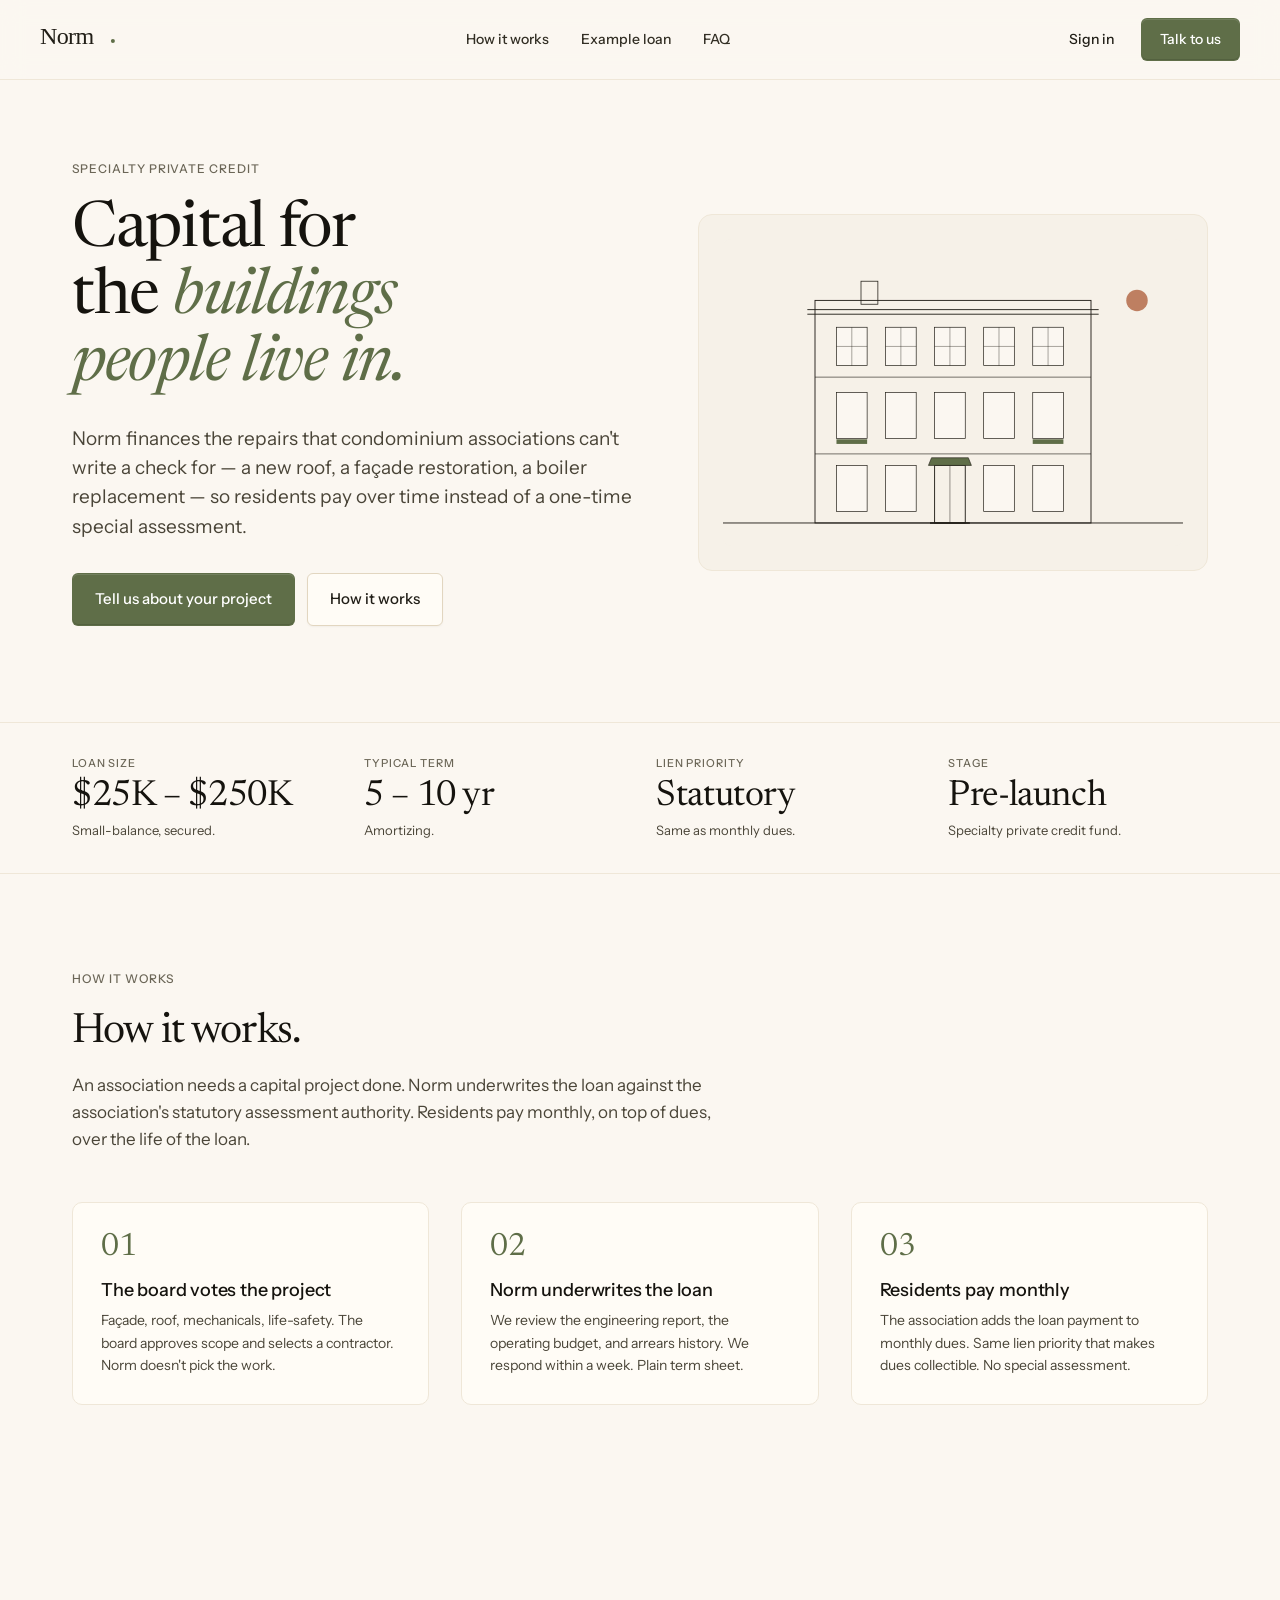
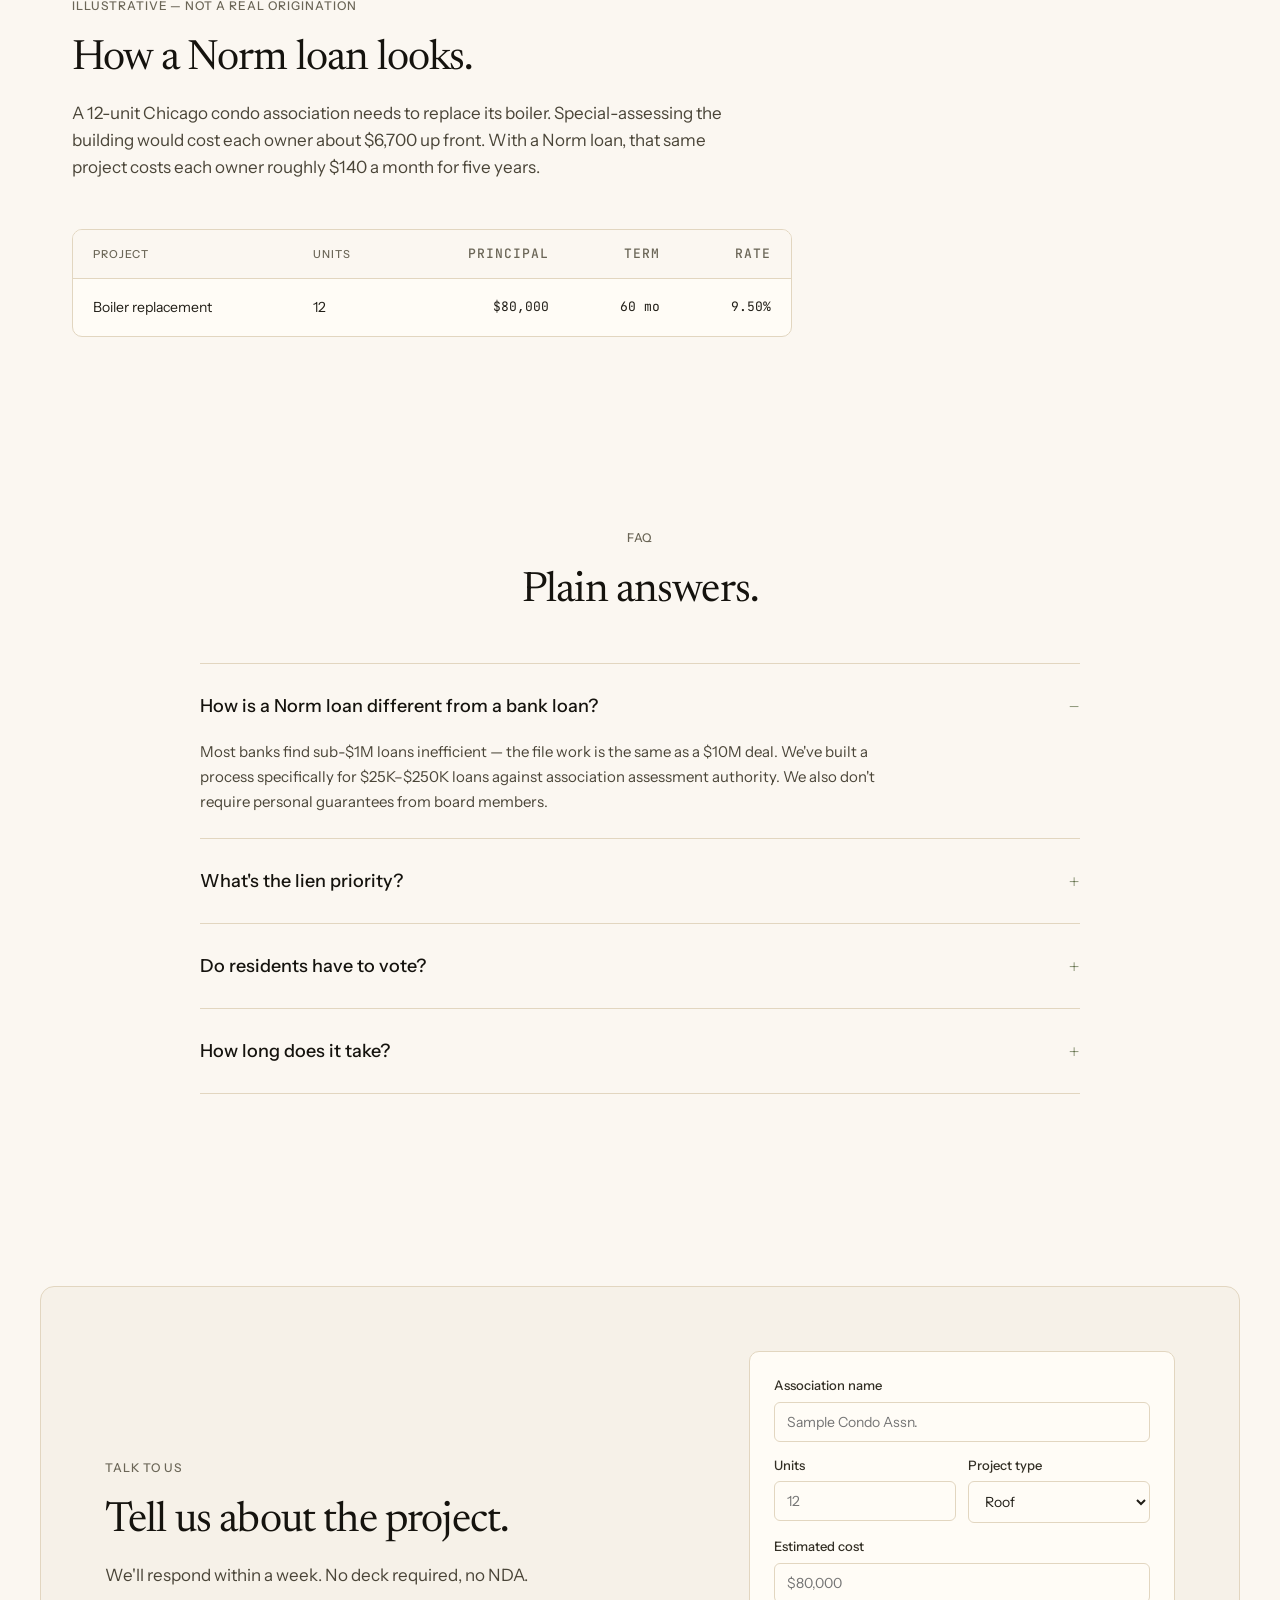
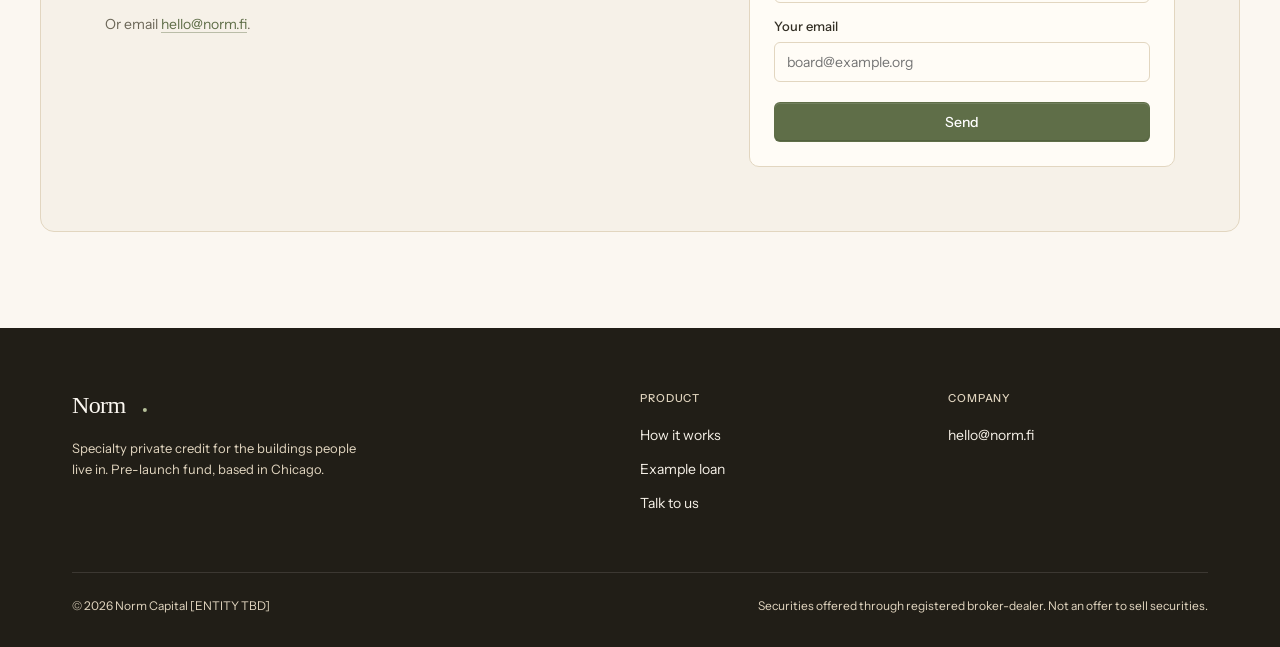
==== index.html @ 62d05d4c "Initial marketing site for norm.fi. Static one-page marketing site for Norm Capital. Source files co" ====
<!doctype html>
<html lang="en">
<head>
<meta charset="utf-8">
<title>Norm — Capital for the buildings people live in.</title>
<meta name="viewport" content="width=device-width, initial-scale=1">
<link rel="stylesheet" href="./colors_and_type.css">
<link rel="icon" href="./assets/logo-mark.svg">
<style>
  * { box-sizing: border-box; }
  body { margin: 0; }

  .container { max-width: 1200px; margin: 0 auto; padding: 0 32px; }

  /* ───── Header ───── */
  .header { position: sticky; top: 0; z-index: 10; background: rgba(251,247,241,0.88); backdrop-filter: blur(12px); border-bottom: 1px solid var(--border-subtle); }
  .header-inner { display: flex; align-items: center; justify-content: space-between; padding: 18px 0; }
  .header nav { display: flex; gap: 32px; align-items: center; }
  .header nav a { color: var(--ink-200); text-decoration: none; font-size: 14px; font-weight: 500; }
  .header nav a:hover { color: var(--ink-400); }
  .header .actions { display: flex; gap: 8px; align-items: center; }
  .header img { height: 28px; }

  /* ───── Buttons (shared) ───── */
  .btn { font-family: var(--font-sans); font-size: 14px; font-weight: 500; padding: 10px 18px; border-radius: 6px; border: 1px solid transparent; cursor: pointer; transition: all 120ms var(--ease-out); display: inline-flex; align-items:center; gap: 8px; text-decoration: none; }
  .btn-primary { background: var(--sage-400); color: #fff; box-shadow: inset 0 1px 0 rgba(255,255,255,0.12), inset 0 -1px 0 rgba(0,0,0,0.12); }
  .btn-primary:hover { background: var(--sage-500); }
  .btn-secondary { background: var(--bg-elevated); color: var(--ink-300); border-color: var(--border); box-shadow: var(--shadow-xs); }
  .btn-secondary:hover { background: var(--bg-panel); border-color: var(--border-strong); }
  .btn-ghost { background: transparent; color: var(--ink-300); }
  .btn-ghost:hover { background: var(--cream-200); }
  .btn-lg { font-size: 15px; padding: 14px 22px; }

  /* ───── Hero ───── */
  .hero { padding: 80px 0 96px; }
  .hero-inner { display: grid; grid-template-columns: 1.1fr 1fr; gap: 64px; align-items: center; }
  .eyebrow { font-size: 12px; font-weight: 500; text-transform: uppercase; letter-spacing: 0.08em; color: var(--fg-subtle); margin-bottom: 20px; }
  .hero h1 { font-family: var(--font-display); font-weight: 400; font-size: 64px; line-height: 1.05; letter-spacing: -0.02em; color: var(--ink-400); margin: 0 0 24px; text-wrap: balance; font-variation-settings: "opsz" 60; }
  .hero h1 em { font-style: italic; color: var(--sage-400); font-weight: 400; }
  .hero .lede { font-family: var(--font-sans); font-size: 19px; line-height: 1.55; color: var(--ink-100); margin: 0 0 32px; max-width: 52ch; }
  .hero-actions { display: flex; gap: 12px; align-items: center; }
  .hero-illust { background: var(--cream-100); border-radius: 14px; padding: 24px; border: 1px solid var(--border-subtle); }
  .hero-illust img { width: 100%; display: block; border-radius: 8px; }

  /* ───── Quiet stat strip ───── */
  .stats { border-top: 1px solid var(--border-subtle); border-bottom: 1px solid var(--border-subtle); padding: 32px 0; }
  .stats-inner { display: grid; grid-template-columns: repeat(4, 1fr); gap: 32px; }
  .stat .label { font-size: 11px; font-weight: 500; text-transform: uppercase; letter-spacing: 0.08em; color: var(--fg-subtle); margin-bottom: 8px; }
  .stat .val { font-family: var(--font-display); font-weight: 400; font-size: 36px; line-height: 1; color: var(--ink-400); letter-spacing: -0.01em; }
  .stat .sub { font-size: 13px; color: var(--fg-muted); margin-top: 6px; }

  /* ───── Section ───── */
  section.s { padding: 96px 0; }
  section.s-cream { background: var(--cream-100); }
  .section-head { max-width: 720px; margin-bottom: 48px; }
  .section-head h2 { font-family: var(--font-display); font-weight: 400; font-size: 42px; line-height: 1.15; letter-spacing: -0.02em; color: var(--ink-400); margin: 8px 0 16px; }
  .section-head p { font-size: 17px; line-height: 1.6; color: var(--ink-100); margin: 0; max-width: 60ch; }

  /* ───── How it works ───── */
  .steps { display: grid; grid-template-columns: repeat(3, 1fr); gap: 32px; }
  .step { background: var(--bg-elevated); border: 1px solid var(--border-subtle); border-radius: 10px; padding: 28px; }
  .step .num { font-family: var(--font-display); font-weight: 400; font-size: 32px; color: var(--sage-400); line-height: 1; margin-bottom: 16px; font-variation-settings: "opsz" 32; }
  .step h3 { font-size: 18px; font-weight: 500; color: var(--ink-400); margin: 0 0 8px; }
  .step p { font-size: 14px; line-height: 1.6; color: var(--ink-100); margin: 0; }

  /* ───── Deal table ───── */
  .deal-table { background: var(--bg-elevated); border: 1px solid var(--border); border-radius: 10px; overflow: hidden; }
  .deal-table table { width: 100%; border-collapse: collapse; }
  .deal-table th { text-align: left; padding: 14px 20px; font-size: 11px; font-weight: 500; text-transform: uppercase; letter-spacing: 0.08em; color: var(--fg-subtle); border-bottom: 1px solid var(--border); background: var(--cream-50); }
  .deal-table td { padding: 18px 20px; font-size: 14px; color: var(--ink-300); border-bottom: 1px solid var(--border-subtle); }
  .deal-table tbody tr:last-child td { border-bottom: 0; }
  .deal-table .num { font-family: var(--font-mono); font-size: 13px; text-align: right; }
  .deal-table th.num { text-align: right; }
  .badge { display:inline-flex; align-items:center; gap:6px; font-size: 12px; font-weight: 500; padding: 3px 9px; border-radius: 999px; background: var(--sage-50); color: var(--sage-500); }
  .badge .dot { width: 5px; height: 5px; border-radius: 50%; background: currentColor; }
  .badge.pending { background: var(--blue-50); color: var(--blue-400); }

  /* ───── Quote ───── */
  .quote { background: var(--ink-300); color: var(--cream-50); padding: 96px 0; }
  .quote blockquote { font-family: var(--font-display); font-weight: 300; font-size: 38px; line-height: 1.3; letter-spacing: -0.01em; margin: 0; max-width: 900px; text-wrap: balance; font-variation-settings: "opsz" 36; font-style: italic; }
  .quote cite { display: block; font-style: normal; font-family: var(--font-sans); font-size: 14px; color: var(--cream-300); margin-top: 32px; letter-spacing: 0.04em; text-transform: uppercase; }

  /* ───── FAQ ───── */
  .faq { display: grid; grid-template-columns: 1fr; gap: 0; max-width: 880px; margin: 0 auto; }
  details { padding: 24px 0; border-top: 1px solid var(--border); }
  details:last-child { border-bottom: 1px solid var(--border); }
  summary { font-size: 18px; font-weight: 500; color: var(--ink-400); cursor: pointer; list-style: none; display: flex; justify-content: space-between; align-items: center; }
  summary::-webkit-details-marker { display: none; }
  summary::after { content: "+"; font-family: var(--font-display); font-size: 24px; color: var(--sage-400); font-weight: 300; }
  details[open] summary::after { content: "−"; }
  details p { font-size: 15px; line-height: 1.65; color: var(--ink-100); margin: 16px 0 0; max-width: 70ch; }

  /* ───── CTA ───── */
  .cta { padding: 96px 0; text-align: left; }
  .cta-inner { background: var(--cream-100); border: 1px solid var(--border); border-radius: 14px; padding: 64px; display: grid; grid-template-columns: 1.4fr 1fr; gap: 48px; align-items: center; }
  .cta h2 { font-family: var(--font-display); font-weight: 400; font-size: 42px; line-height: 1.15; letter-spacing: -0.02em; color: var(--ink-400); margin: 0 0 16px; }
  .cta p { color: var(--ink-100); font-size: 17px; line-height: 1.6; margin: 0 0 24px; }
  .cta-form { background: var(--bg-elevated); border: 1px solid var(--border); border-radius: 10px; padding: 24px; }
  .cta-form label { font-size: 13px; font-weight: 500; color: var(--ink-200); display: block; margin-bottom: 6px; }
  .cta-form input, .cta-form select { font-family: var(--font-sans); font-size: 14px; color: var(--ink-300); background: var(--bg-elevated); border: 1px solid var(--border); border-radius: 6px; padding: 10px 12px; width: 100%; outline: none; }
  .cta-form input:focus, .cta-form select:focus { border-color: var(--sage-400); box-shadow: 0 0 0 3px rgba(95,110,72,0.15); }
  .cta-form .field { margin-bottom: 14px; }
  .cta-form .row { display: grid; grid-template-columns: 1fr 1fr; gap: 12px; }
  .cta-form button { width: 100%; margin-top: 6px; justify-content: center; }

  /* ───── Footer ───── */
  footer { background: var(--ink-300); color: var(--cream-100); padding: 64px 0 32px; }
  footer .grid { display: grid; grid-template-columns: 2fr 1fr 1fr; gap: 48px; }
  footer h4 { font-size: 11px; font-weight: 500; text-transform: uppercase; letter-spacing: 0.08em; color: var(--cream-300); margin: 0 0 16px; }
  footer ul { list-style: none; padding: 0; margin: 0; }
  footer li { margin-bottom: 10px; }
  footer a { color: var(--cream-100); text-decoration: none; font-size: 14px; }
  footer a:hover { color: #fff; }
  footer .brand p { color: var(--cream-300); font-size: 13px; line-height: 1.6; margin: 12px 0 0; max-width: 32ch; }
  footer .legal { margin-top: 48px; padding-top: 24px; border-top: 1px solid rgba(251,247,241,0.12); display: flex; justify-content: space-between; font-size: 12px; color: var(--cream-300); }
</style>
</head>
<body>

<header class="header">
  <div class="container header-inner">
    <a href="#"><img src="./assets/logo-wordmark.svg" alt="Norm"></a>
    <nav>
      <a href="#how">How it works</a>
      <a href="#example">Example loan</a>
      <a href="#faq">FAQ</a>
    </nav>
    <div class="actions">
      <a class="btn btn-ghost" href="#">Sign in</a>
      <a class="btn btn-primary" href="#cta">Talk to us</a>
    </div>
  </div>
</header>

<section class="hero">
  <div class="container hero-inner">
    <div>
      <div class="eyebrow">Specialty private credit</div>
      <h1>Capital for the <em>buildings people live in.</em></h1>
      <p class="lede">Norm finances the repairs that condominium associations can't write a check for — a new roof, a façade restoration, a boiler replacement — so residents pay over time instead of a one-time special assessment.</p>
      <div class="hero-actions">
        <a href="#cta" class="btn btn-primary btn-lg">Tell us about your project</a>
        <a href="#how" class="btn btn-secondary btn-lg">How it works</a>
      </div>
    </div>
    <div class="hero-illust">
      <img src="./assets/illustration-building.svg" alt="">
    </div>
  </div>
</section>

<section class="stats">
  <div class="container stats-inner">
    <div class="stat"><div class="label">Loan size</div><div class="val">$25K – $250K</div><div class="sub">Small-balance, secured.</div></div>
    <div class="stat"><div class="label">Typical term</div><div class="val">5 – 10 yr</div><div class="sub">Amortizing.</div></div>
    <div class="stat"><div class="label">Lien priority</div><div class="val">Statutory</div><div class="sub">Same as monthly dues.</div></div>
    <div class="stat"><div class="label">Stage</div><div class="val">Pre-launch</div><div class="sub">Specialty private credit fund.</div></div>
  </div>
</section>

<section class="s" id="how">
  <div class="container">
    <div class="section-head">
      <div class="eyebrow">How it works</div>
      <h2>How it works.</h2>
      <p>An association needs a capital project done. Norm underwrites the loan against the association's statutory assessment authority. Residents pay monthly, on top of dues, over the life of the loan.</p>
    </div>
    <div class="steps">
      <div class="step">
        <div class="num">01</div>
        <h3>The board votes the project</h3>
        <p>Façade, roof, mechanicals, life-safety. The board approves scope and selects a contractor. Norm doesn't pick the work.</p>
      </div>
      <div class="step">
        <div class="num">02</div>
        <h3>Norm underwrites the loan</h3>
        <p>We review the engineering report, the operating budget, and arrears history. We respond within a week. Plain term sheet.</p>
      </div>
      <div class="step">
        <div class="num">03</div>
        <h3>Residents pay monthly</h3>
        <p>The association adds the loan payment to monthly dues. Same lien priority that makes dues collectible. No special assessment.</p>
      </div>
    </div>
  </div>
</section>

<section class="s" id="example">
  <div class="container">
    <div class="section-head">
      <div class="eyebrow">Illustrative — not a real origination</div>
      <h2>How a Norm loan looks.</h2>
      <p>A 12-unit Chicago condo association needs to replace its boiler. Special-assessing the building would cost each owner about $6,700 up front. With a Norm loan, that same project costs each owner roughly $140 a month for five years.</p>
    </div>
    <div class="deal-table" style="max-width: 720px">
      <table>
        <thead><tr><th>Project</th><th>Units</th><th class="num">Principal</th><th class="num">Term</th><th class="num">Rate</th></tr></thead>
        <tbody>
          <tr><td>Boiler replacement</td><td>12</td><td class="num">$80,000</td><td class="num">60 mo</td><td class="num">9.50%</td></tr>
        </tbody>
      </table>
    </div>
  </div>
</section>

<section class="s" id="faq">
  <div class="container">
    <div class="section-head" style="margin: 0 auto 48px; text-align:center;">
      <div class="eyebrow">FAQ</div>
      <h2 style="margin-top: 8px">Plain answers.</h2>
    </div>
    <div class="faq">
      <details open>
        <summary>How is a Norm loan different from a bank loan?</summary>
        <p>Most banks find sub-$1M loans inefficient — the file work is the same as a $10M deal. We've built a process specifically for $25K–$250K loans against association assessment authority. We also don't require personal guarantees from board members.</p>
      </details>
      <details>
        <summary>What's the lien priority?</summary>
        <p>Loans are secured by the association's statutory authority to levy assessments — the same authority that makes monthly dues collectible. In Illinois, six months of unpaid assessments sit ahead of the first mortgage; Massachusetts and Connecticut have similar but not identical priority structures.</p>
      </details>
      <details>
        <summary>Do residents have to vote?</summary>
        <p>Depends on your governing documents. Most boards have authority to incur debt up to a stated cap without a unit-owner vote. We'll review your bylaws as part of the underwrite.</p>
      </details>
      <details>
        <summary>How long does it take?</summary>
        <p>We typically respond within a week. Closing timing depends on the engineering report and lien certificate — usually four to six weeks once the file is complete.</p>
      </details>
    </div>
  </div>
</section>

<section class="cta" id="cta">
  <div class="container cta-inner">
    <div>
      <div class="eyebrow">Talk to us</div>
      <h2>Tell us about the project.</h2>
      <p>We'll respond within a week. No deck required, no NDA.</p>
      <p style="font-size: 14px; color: var(--fg-subtle)">Or email <a href="mailto:hello@norm.fi" style="color: var(--sage-400)">hello@norm.fi</a>.</p>
    </div>
    <form class="cta-form" name="contact" method="POST" data-netlify="true" data-netlify-honeypot="bot-field">
      <input type="hidden" name="form-name" value="contact">
      <p style="display:none"><label>Don't fill this out if you're human: <input name="bot-field"></label></p>
      <div class="field"><label>Association name</label><input name="association_name" placeholder="Sample Condo Assn." required></div>
      <div class="row">
        <div class="field"><label>Units</label><input type="number" name="units" placeholder="12"></div>
        <div class="field"><label>Project type</label>
          <select name="project_type"><option>Roof</option><option>Boiler / mechanical</option><option>Tuckpointing / façade</option><option>Elevator</option><option>Life-safety</option><option>Other</option></select>
        </div>
      </div>
      <div class="field"><label>Estimated cost</label><input name="estimated_cost" placeholder="$80,000"></div>
      <div class="field"><label>Your email</label><input type="email" name="email" placeholder="board@example.org" required></div>
      <button class="btn btn-primary" type="submit">Send</button>
    </form>
  </div>
</section>

<footer>
  <div class="container">
    <div class="grid">
      <div class="brand">
        <img src="./assets/logo-wordmark-dark.svg" alt="Norm" style="height: 28px">
        <p>Specialty private credit for the buildings people live in. Pre-launch fund, based in Chicago.</p>
      </div>
      <div>
        <h4>Product</h4>
        <ul><li><a href="#how">How it works</a></li><li><a href="#example">Example loan</a></li><li><a href="#cta">Talk to us</a></li></ul>
      </div>
      <div>
        <h4>Company</h4>
        <ul><li><a href="mailto:hello@norm.fi">hello@norm.fi</a></li></ul>
      </div>
    </div>
    <div class="legal">
      <span>© 2026 Norm Capital [ENTITY TBD]</span>
      <span>Securities offered through registered broker-dealer. Not an offer to sell securities.</span>
    </div>
  </div>
</footer>

</body>
</html>
---- colors_and_type.css ----
/* ============================================================
   Norm Capital — Foundations
   Colors + Type tokens. Import this file from any artifact.
   ============================================================ */

@import url('https://fonts.googleapis.com/css2?family=Instrument+Sans:ital,wght@0,400..700;1,400..700&family=Newsreader:ital,opsz,wght@0,6..72,300..700;1,6..72,300..700&family=JetBrains+Mono:wght@400;500&display=swap');

:root {
  /* ---------- Color: Warm neutrals (the canvas) ---------- */
  --cream-50:  #FBF7F1;   /* page background, warmest */
  --cream-100: #F6F1E8;   /* card / panel surface */
  --cream-200: #EFE7D8;   /* hairline / divider on cream */
  --cream-300: #E2D6C0;   /* muted surface, hover */
  --cream-400: #C9B89C;

  /* ---------- Color: Ink (primary text + dark surfaces) ---------- */
  --ink-50:  #6B6657;
  --ink-100: #4A4538;
  --ink-200: #332F25;
  --ink-300: #211E17;     /* primary ink — body text on cream */
  --ink-400: #15130E;     /* deepest, headlines */

  /* ---------- Color: Sage (the accent) ---------- */
  --sage-50:  #EFF1EA;
  --sage-100: #D9DEC9;
  --sage-200: #B6C09A;
  --sage-300: #8B9970;
  --sage-400: #5F6E48;     /* primary sage — buttons, links */
  --sage-500: #44512F;     /* hover / pressed */
  --sage-600: #2E371F;

  /* ---------- Color: Terracotta (secondary, used sparingly) ---------- */
  --terra-50:  #F7EBE2;
  --terra-100: #EBCDB8;
  --terra-200: #D89D7C;
  --terra-300: #B46B49;     /* primary terracotta */
  --terra-400: #8A4D32;
  --terra-500: #5C3320;

  /* ---------- Color: Soft blue (informational, charts) ---------- */
  --blue-50:  #E8EEF1;
  --blue-100: #C7D5DD;
  --blue-200: #8EA9B7;
  --blue-300: #5C7E8F;
  --blue-400: #3C5C6C;

  /* ---------- Semantic colors ---------- */
  --bg:           var(--cream-50);
  --bg-elevated:  #FFFCF6;
  --bg-panel:     var(--cream-100);
  --bg-muted:     var(--cream-200);
  --bg-inverted:  var(--ink-300);

  --fg:           var(--ink-300);
  --fg-strong:    var(--ink-400);
  --fg-muted:     var(--ink-100);
  --fg-subtle:    var(--ink-50);
  --fg-on-dark:   var(--cream-50);

  --border:        #E2D6C0;
  --border-strong: #C9B89C;
  --border-subtle: #EFE7D8;

  --accent:        var(--sage-400);
  --accent-hover:  var(--sage-500);
  --accent-soft:   var(--sage-50);
  --accent-fg:     #FFFFFF;

  --secondary:        var(--terra-300);
  --secondary-hover:  var(--terra-400);
  --secondary-soft:   var(--terra-50);

  --info:    var(--blue-300);
  --info-soft: var(--blue-50);
  --success: var(--sage-500);
  --warning: #8A6B2E;     /* a quiet ochre, not gold */
  --warning-soft: #EFE5D0;
  --danger:  #A53A2A;
  --danger-soft: #F5E2DC;

  /* ---------- Typography ---------- */
  --font-sans:    "Instrument Sans", ui-sans-serif, system-ui, -apple-system, "Segoe UI", sans-serif;
  --font-serif:   "Newsreader", ui-serif, Georgia, "Times New Roman", serif;
  --font-mono:    "JetBrains Mono", ui-monospace, "SF Mono", Menlo, Consolas, monospace;
  --font-display: var(--font-serif); /* editorial serif for display */

  /* Type scale — modular, calm. Body 16px base. */
  --text-xs:   12px;
  --text-sm:   14px;
  --text-base: 16px;
  --text-md:   18px;
  --text-lg:   21px;
  --text-xl:   26px;
  --text-2xl:  32px;
  --text-3xl:  42px;
  --text-4xl:  56px;
  --text-5xl:  72px;
  --text-6xl:  96px;

  --leading-tight:  1.1;
  --leading-snug:   1.25;
  --leading-normal: 1.5;
  --leading-relaxed: 1.65;

  --tracking-tight:  -0.02em;
  --tracking-snug:   -0.01em;
  --tracking-normal: 0em;
  --tracking-wide:   0.04em;
  --tracking-caps:   0.08em;

  --weight-regular: 400;
  --weight-medium:  500;
  --weight-semibold: 600;
  --weight-bold:    700;

  /* ---------- Spacing (4px base) ---------- */
  --space-0:  0;
  --space-1:  4px;
  --space-2:  8px;
  --space-3:  12px;
  --space-4:  16px;
  --space-5:  20px;
  --space-6:  24px;
  --space-8:  32px;
  --space-10: 40px;
  --space-12: 48px;
  --space-16: 64px;
  --space-20: 80px;
  --space-24: 96px;
  --space-32: 128px;

  /* ---------- Radii — gentle, not pill-shaped ---------- */
  --radius-xs: 2px;
  --radius-sm: 4px;
  --radius-md: 6px;
  --radius-lg: 10px;
  --radius-xl: 14px;
  --radius-2xl: 20px;
  --radius-full: 999px;

  /* ---------- Shadows — soft, warm-tinted ---------- */
  --shadow-xs: 0 1px 2px rgba(33, 30, 23, 0.04);
  --shadow-sm: 0 1px 3px rgba(33, 30, 23, 0.06), 0 1px 2px rgba(33, 30, 23, 0.04);
  --shadow-md: 0 4px 12px rgba(33, 30, 23, 0.06), 0 2px 4px rgba(33, 30, 23, 0.04);
  --shadow-lg: 0 12px 32px rgba(33, 30, 23, 0.08), 0 4px 8px rgba(33, 30, 23, 0.04);
  --shadow-xl: 0 24px 48px rgba(33, 30, 23, 0.10), 0 8px 16px rgba(33, 30, 23, 0.05);
  --shadow-inset: inset 0 1px 0 rgba(255, 252, 246, 0.6), inset 0 -1px 0 rgba(33, 30, 23, 0.04);

  /* ---------- Motion ---------- */
  --ease-out: cubic-bezier(0.22, 0.61, 0.36, 1);
  --ease-in-out: cubic-bezier(0.65, 0, 0.35, 1);
  --duration-fast: 120ms;
  --duration-base: 200ms;
  --duration-slow: 360ms;

  /* ---------- Layout ---------- */
  --max-content: 1200px;
  --max-prose:   68ch;
  --gutter:      24px;
}

/* ============================================================
   Element-level styles (semantic defaults)
   Apply these by tagging or by using the class equivalents.
   ============================================================ */

html { background: var(--bg); color: var(--fg); }

body {
  font-family: var(--font-sans);
  font-size: var(--text-base);
  line-height: var(--leading-normal);
  color: var(--fg);
  background: var(--bg);
  font-feature-settings: "ss01", "cv11";
  -webkit-font-smoothing: antialiased;
}

h1, .h1 {
  font-family: var(--font-display);
  font-weight: 400;
  font-size: var(--text-5xl);
  line-height: var(--leading-tight);
  letter-spacing: var(--tracking-tight);
  color: var(--fg-strong);
  font-variation-settings: "opsz" 60;
  text-wrap: balance;
}
h2, .h2 {
  font-family: var(--font-display);
  font-weight: 400;
  font-size: var(--text-3xl);
  line-height: var(--leading-snug);
  letter-spacing: var(--tracking-tight);
  color: var(--fg-strong);
  font-variation-settings: "opsz" 36;
  text-wrap: balance;
}
h3, .h3 {
  font-family: var(--font-sans);
  font-weight: 500;
  font-size: var(--text-xl);
  line-height: var(--leading-snug);
  letter-spacing: var(--tracking-snug);
  color: var(--fg-strong);
}
h4, .h4 {
  font-family: var(--font-sans);
  font-weight: 500;
  font-size: var(--text-md);
  line-height: var(--leading-snug);
  color: var(--fg-strong);
}

p, .p {
  font-family: var(--font-sans);
  font-size: var(--text-base);
  line-height: var(--leading-relaxed);
  color: var(--fg);
  text-wrap: pretty;
}

.lede, .lead {
  font-family: var(--font-serif);
  font-weight: 300;
  font-size: var(--text-lg);
  line-height: var(--leading-relaxed);
  color: var(--fg-strong);
  font-variation-settings: "opsz" 18;
}

.eyebrow, .overline {
  font-family: var(--font-sans);
  font-size: var(--text-xs);
  font-weight: 500;
  text-transform: uppercase;
  letter-spacing: var(--tracking-caps);
  color: var(--fg-subtle);
}

small, .small, .caption {
  font-size: var(--text-sm);
  color: var(--fg-muted);
}

code, pre, .mono {
  font-family: var(--font-mono);
  font-size: 0.92em;
}

a {
  color: var(--accent);
  text-decoration: underline;
  text-decoration-thickness: 1px;
  text-underline-offset: 3px;
  text-decoration-color: color-mix(in oklab, var(--accent) 40%, transparent);
  transition: text-decoration-color var(--duration-fast) var(--ease-out), color var(--duration-fast) var(--ease-out);
}
a:hover {
  text-decoration-color: var(--accent);
  color: var(--accent-hover);
}

hr {
  border: 0;
  border-top: 1px solid var(--border);
  margin: var(--space-8) 0;
}

::selection {
  background: var(--sage-100);
  color: var(--ink-400);
}
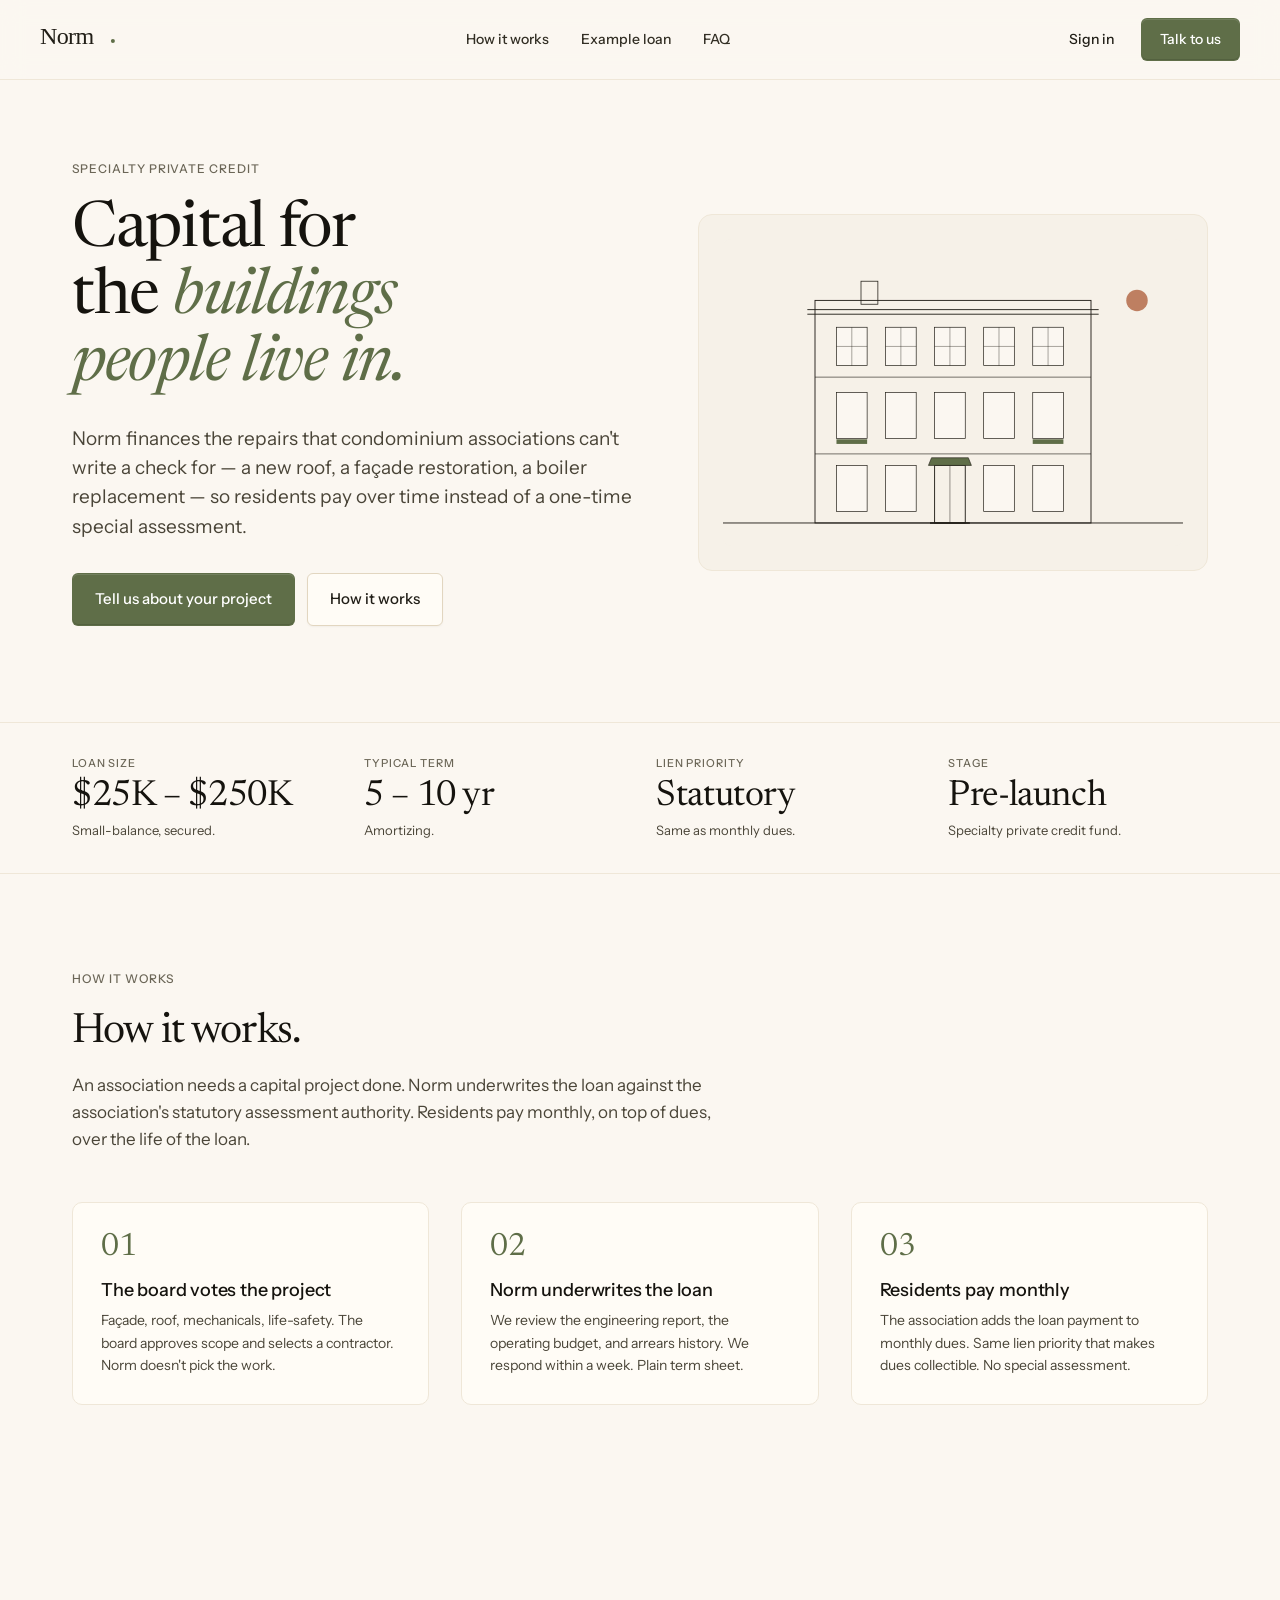
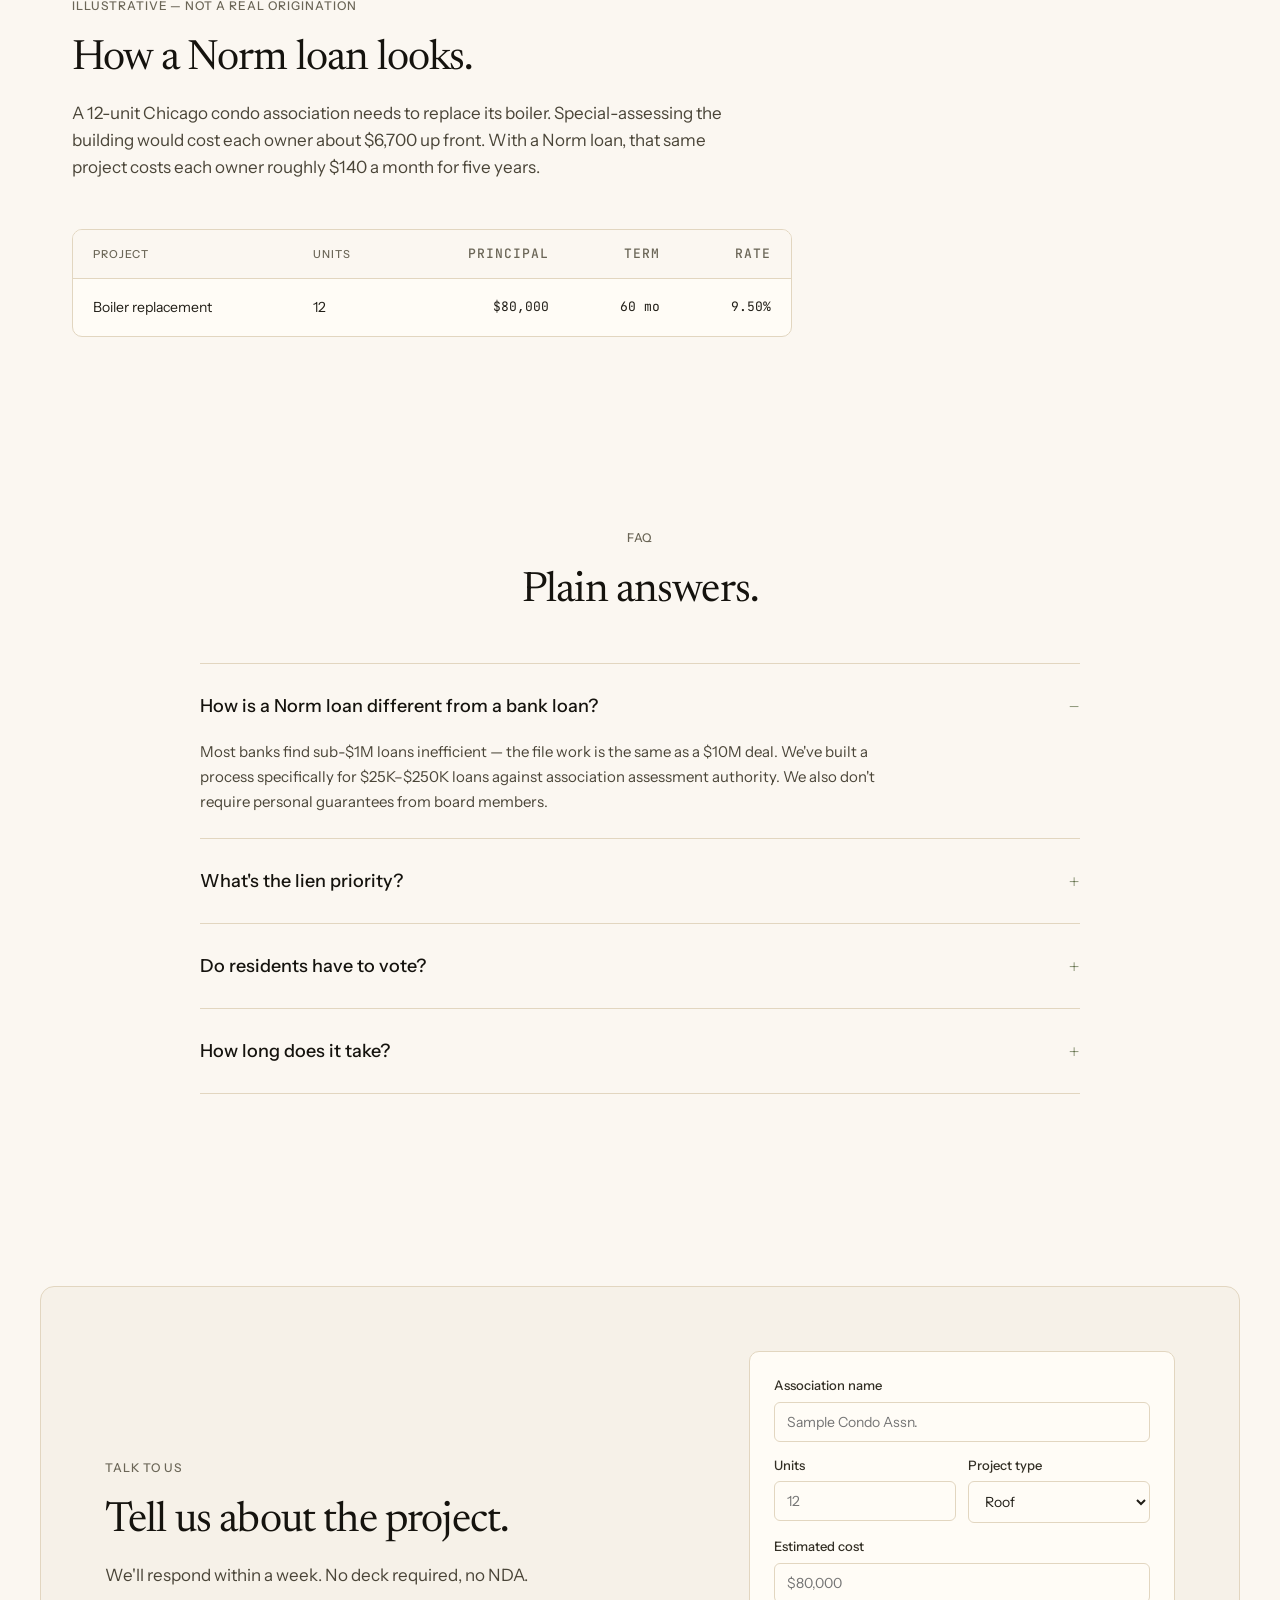
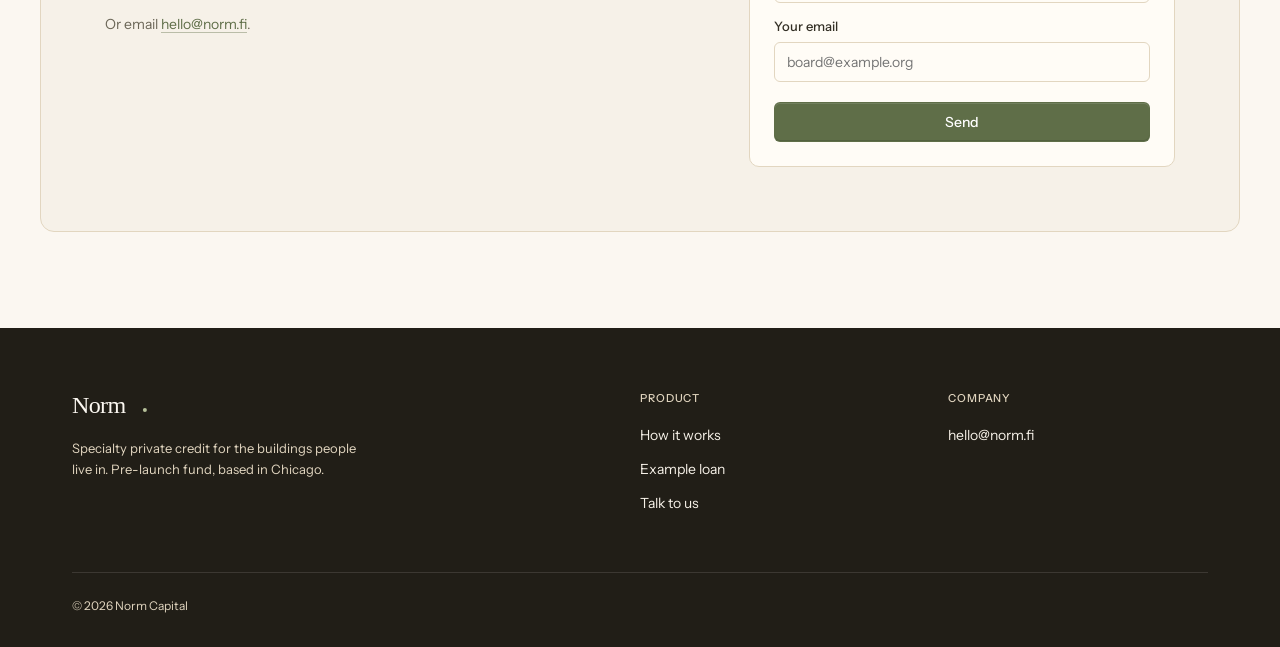
==== commit 5e1dc9e2: "Drop entity placeholder and securities disclaimer from footer. No legal entity stood up yet, so [ENT" ====
--- a/index.html
+++ b/index.html
@@ -238,7 +238,7 @@
       <p>We'll respond within a week. No deck required, no NDA.</p>
       <p style="font-size: 14px; color: var(--fg-subtle)">Or email <a href="mailto:hello@norm.fi" style="color: var(--sage-400)">hello@norm.fi</a>.</p>
     </div>
-    <form class="cta-form" name="contact" method="POST" data-netlify="true" data-netlify-honeypot="bot-field">
+    <form class="cta-form" name="contact" method="POST" action="/thanks" data-netlify="true" data-netlify-honeypot="bot-field">
       <input type="hidden" name="form-name" value="contact">
       <p style="display:none"><label>Don't fill this out if you're human: <input name="bot-field"></label></p>
       <div class="field"><label>Association name</label><input name="association_name" placeholder="Sample Condo Assn." required></div>
@@ -272,8 +272,7 @@
       </div>
     </div>
     <div class="legal">
-      <span>© 2026 Norm Capital [ENTITY TBD]</span>
-      <span>Securities offered through registered broker-dealer. Not an offer to sell securities.</span>
+      <span>© 2026 Norm Capital</span>
     </div>
   </div>
 </footer>
